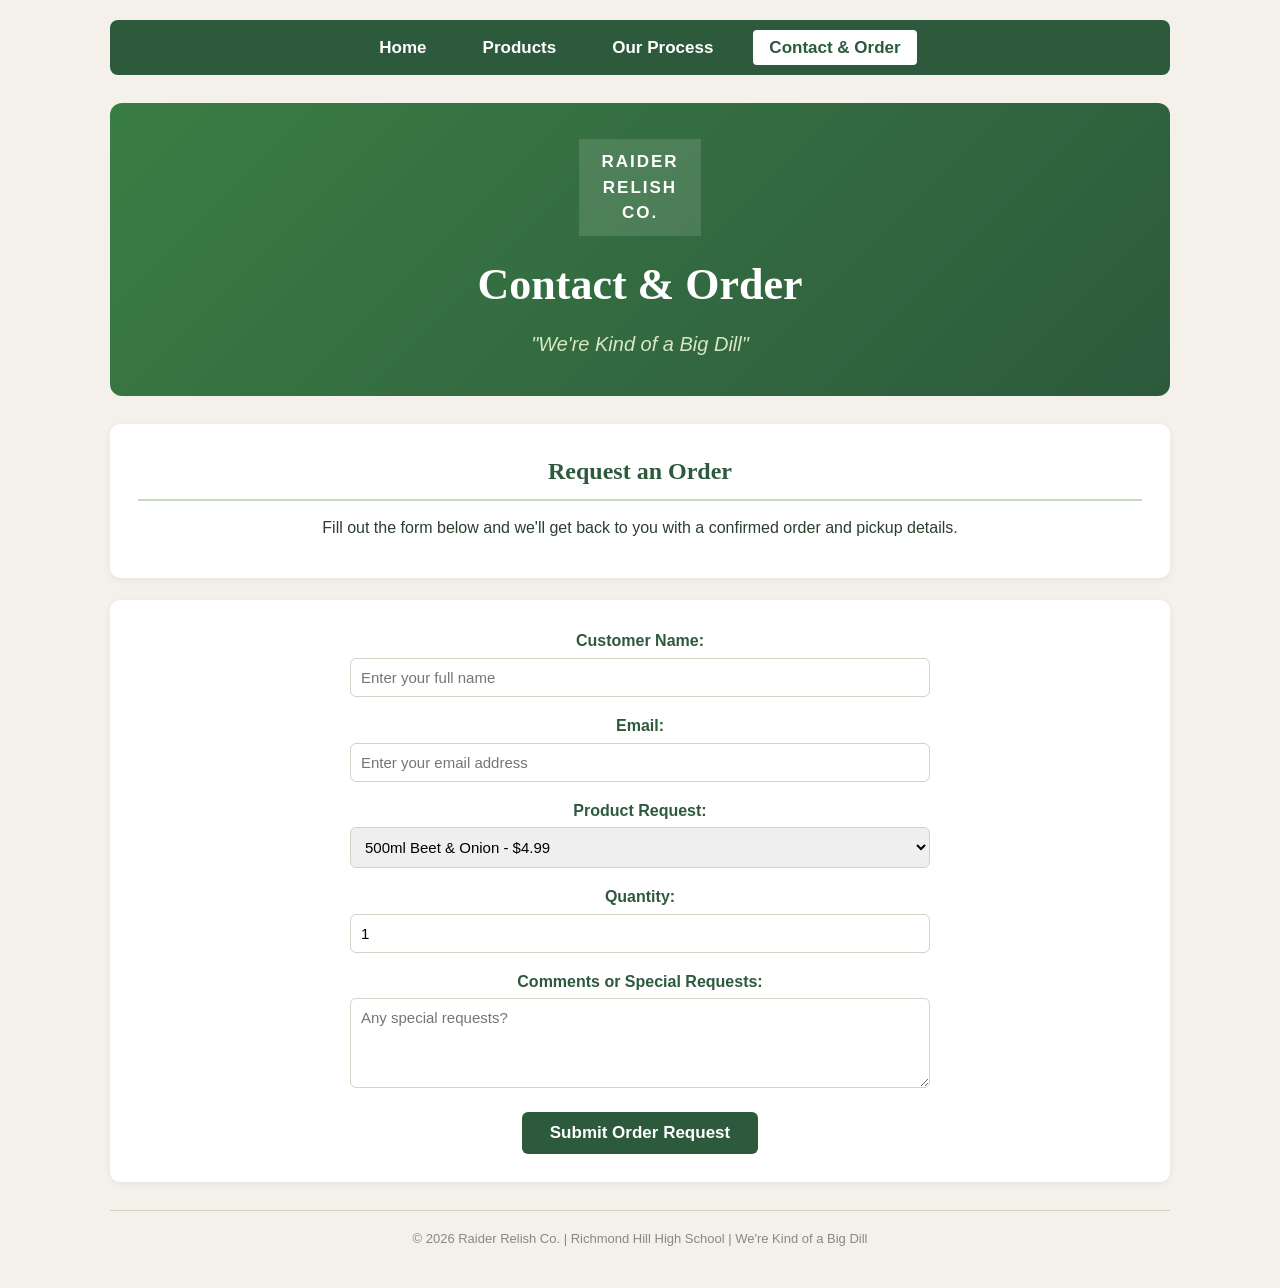
==== contact.html @ 48788d19 "Add files via upload" ====
<!DOCTYPE html>
<html lang="en">
<head>
    <meta charset="UTF-8">
    <meta name="viewport" content="width=device-width, initial-scale=1.0">
    <title>Raider Relish Co. - Contact & Order</title>
    <link rel="stylesheet" href="style.css">
</head>
<body>
    <div id="page-wrapper">
        <nav>
            <ul>
                <li><a href="index.html">Home</a></li>
                <li><a href="products.html">Products</a></li>
                <li><a href="process.html">Our Process</a></li>
                <li><a href="contact.html" class="active">Contact & Order</a></li>
            </ul>
        </nav>

        <header class="banner">
            <div class="logo">
                <span class="logo-text">RAIDER<br>RELISH<br>CO.</span>
            </div>
            <h1>Contact & Order</h1>
            <p class="slogan">"We're Kind of a Big Dill"</p>
        </header>

        <div class="section">
            <h2>Request an Order</h2>
            <p>Fill out the form below and we'll get back to you with a confirmed order and pickup details.</p>
        </div>

        <div class="section">
            <form id="contact-form">
                <label for="name">Customer Name:</label>
                <input type="text" id="name" name="name" placeholder="Enter your full name" required>

                <label for="email">Email:</label>
                <input type="email" id="email" name="email" placeholder="Enter your email address" required>

                <label for="product">Product Request:</label>
                <select id="product" name="product">
                    <option value="500ml Beet & Onion">500ml Beet & Onion - $4.99</option>
                    <option value="500ml Garlic Dill Spears">500ml Garlic Dill Spears - $4.99</option>
                    <option value="1L Dill Pickle">1L Dill Pickle - $9.99</option>
                </select>

                <label for="request-qty">Quantity:</label>
                <input type="number" id="request-qty" name="quantity" value="1" min="1">

                <label for="comments">Comments or Special Requests:</label>
                <textarea id="comments" name="comments" rows="4" placeholder="Any special requests?"></textarea>

                <button type="button" class="btn btn-submit" onclick="confirmOrder()">Submit Order Request</button>
            </form>

            <div id="confirmation">
                <h3>Order Request Submitted!</h3>
                <p id="confirm-message"></p>
                <p>Thank you for choosing Raider Relish Co. — We're Kind of a Big Dill!</p>
            </div>
        </div>

        <footer>
            <p>&copy; 2026 Raider Relish Co. | Richmond Hill High School | We're Kind of a Big Dill</p>
        </footer>
    </div>

    <script src="interactive.js"></script>
</body>
</html>
---- style.css ----
*{margin:0;padding:0;box-sizing:border-box}
body{font-family:'Segoe UI',Tahoma,sans-serif;background:#f4f1ea;color:#2c3e2d;line-height:1.6}
#page-wrapper{max-width:1100px;margin:0 auto;padding:20px}

nav{background:#2d5a3d;padding:14px 0;border-radius:8px;margin-bottom:28px}
nav ul{list-style:none;display:flex;justify-content:center;gap:24px}
nav ul li a{color:#fff;text-decoration:none;font-size:17px;font-weight:600;padding:8px 16px;border-radius:4px}
nav ul li a.active{background:#fff;color:#2d5a3d;font-weight:700}

.banner{background:linear-gradient(135deg,#3a7d44,#2d5a3d);color:#fff;text-align:center;padding:36px 20px;border-radius:12px;margin-bottom:28px}
.logo{display:inline-block;background:rgba(255,255,255,0.12);padding:10px 22px;margin-bottom:14px}
.logo-text{color:#fff;font-size:17px;font-weight:700;text-align:center;line-height:1.4;letter-spacing:2px}
.banner h1{font-size:44px;margin-bottom:8px;font-family:Georgia,serif}
.banner .slogan{font-size:20px;font-style:italic;color:#d8e8c0}

.section{background:#fff;padding:28px;border-radius:10px;margin-bottom:22px;box-shadow:0 2px 6px rgba(0,0,0,0.06);text-align:center}
.section h2{color:#2d5a3d;margin-bottom:14px;font-family:Georgia,serif;border-bottom:2px solid #c8dbb8;padding-bottom:8px}
.section h3{color:#3a7d44;margin-bottom:8px}
.section p{margin-bottom:10px}
#mission{background:#eaf0e4;border-left:4px solid #3a7d44;font-style:italic}

.product-grid{display:grid;grid-template-columns:1fr 1fr;gap:24px;max-width:650px;margin:0 auto}
.size-selector{margin:10px 0}.size-selector select{width:100%;padding:7px;border:1px solid #d8d0c4;border-radius:4px;font-size:14px;background:#fff}
.product-card{background:#fff;border:1px solid #d8d0c4;border-radius:10px;padding:20px;width:300px;text-align:center;box-shadow:0 2px 8px rgba(0,0,0,0.06)}
.product-card img{width:180px;height:180px;object-fit:cover;border-radius:8px;margin-bottom:14px;border:2px solid #c8dbb8}
.product-card h3{color:#2d5a3d;font-size:19px;margin-bottom:6px}
.product-card .desc{font-size:14px;color:#666;margin-bottom:10px}
.product-card .price{font-size:22px;font-weight:700;color:#2d5a3d;margin-bottom:10px}
.product-card label{font-size:14px;display:block;margin-bottom:4px;color:#555}
.product-card input[type="number"]{width:64px;padding:5px;text-align:center;border:1px solid #d8d0c4;border-radius:4px;font-size:15px;margin-bottom:10px}

.btn{background:#3a7d44;color:#fff;border:none;padding:9px 18px;border-radius:6px;font-size:15px;font-weight:600;cursor:pointer}
.btn-info{background:#6b8f71}
.btn-submit{background:#2d5a3d;padding:11px 28px;font-size:17px}

.order-summary{background:#fff;border:1px solid #c8dbb8;border-radius:10px;padding:24px;margin-top:24px;text-align:center}
#order-items{list-style:none;margin:12px 0;text-align:left}
#order-items li{padding:8px 10px;border-bottom:1px solid #e8e4dc;display:flex;justify-content:space-between}
#order-total{font-size:26px;font-weight:700;color:#2d5a3d}

.process-step{background:#fff;border:1px solid #d8d0c4;border-radius:8px;padding:20px;margin-bottom:14px;display:flex;gap:18px;align-items:center}
.process-step .step-icon{background:#3a7d44;color:#fff;width:56px;height:56px;border-radius:50%;display:flex;align-items:center;justify-content:center;font-size:26px;font-weight:700;flex-shrink:0}
.process-step .step-text h3{margin-bottom:4px;color:#2d5a3d}

#contact-form{max-width:580px;margin:0 auto}
#contact-form label{display:block;font-weight:600;margin-bottom:4px;color:#2d5a3d}
#contact-form input,#contact-form select,#contact-form textarea{width:100%;padding:10px;margin-bottom:16px;border:1px solid #d8d0c4;border-radius:6px;font-size:15px;font-family:inherit}
#contact-form input:focus,#contact-form select:focus,#contact-form textarea:focus{border-color:#3a7d44;outline:none}

#confirmation{display:none;background:#eaf0e4;border:1px solid #3a7d44;border-radius:10px;padding:22px;margin-top:18px;text-align:center}
#confirmation h3{color:#2d5a3d;margin-bottom:8px}
#product-info-box{display:none;background:#fcf9f2;border:1px solid #d4a017;border-radius:8px;padding:14px;margin-top:12px;font-size:14px}

footer{text-align:center;padding:18px;color:#888;font-size:13px;border-top:1px solid #d8d0c4;margin-top:28px}

@media(max-width:768px){
nav ul{flex-direction:column;align-items:center;gap:8px}
.product-grid{grid-template-columns:1fr}
.process-step{flex-direction:column;text-align:center}
}
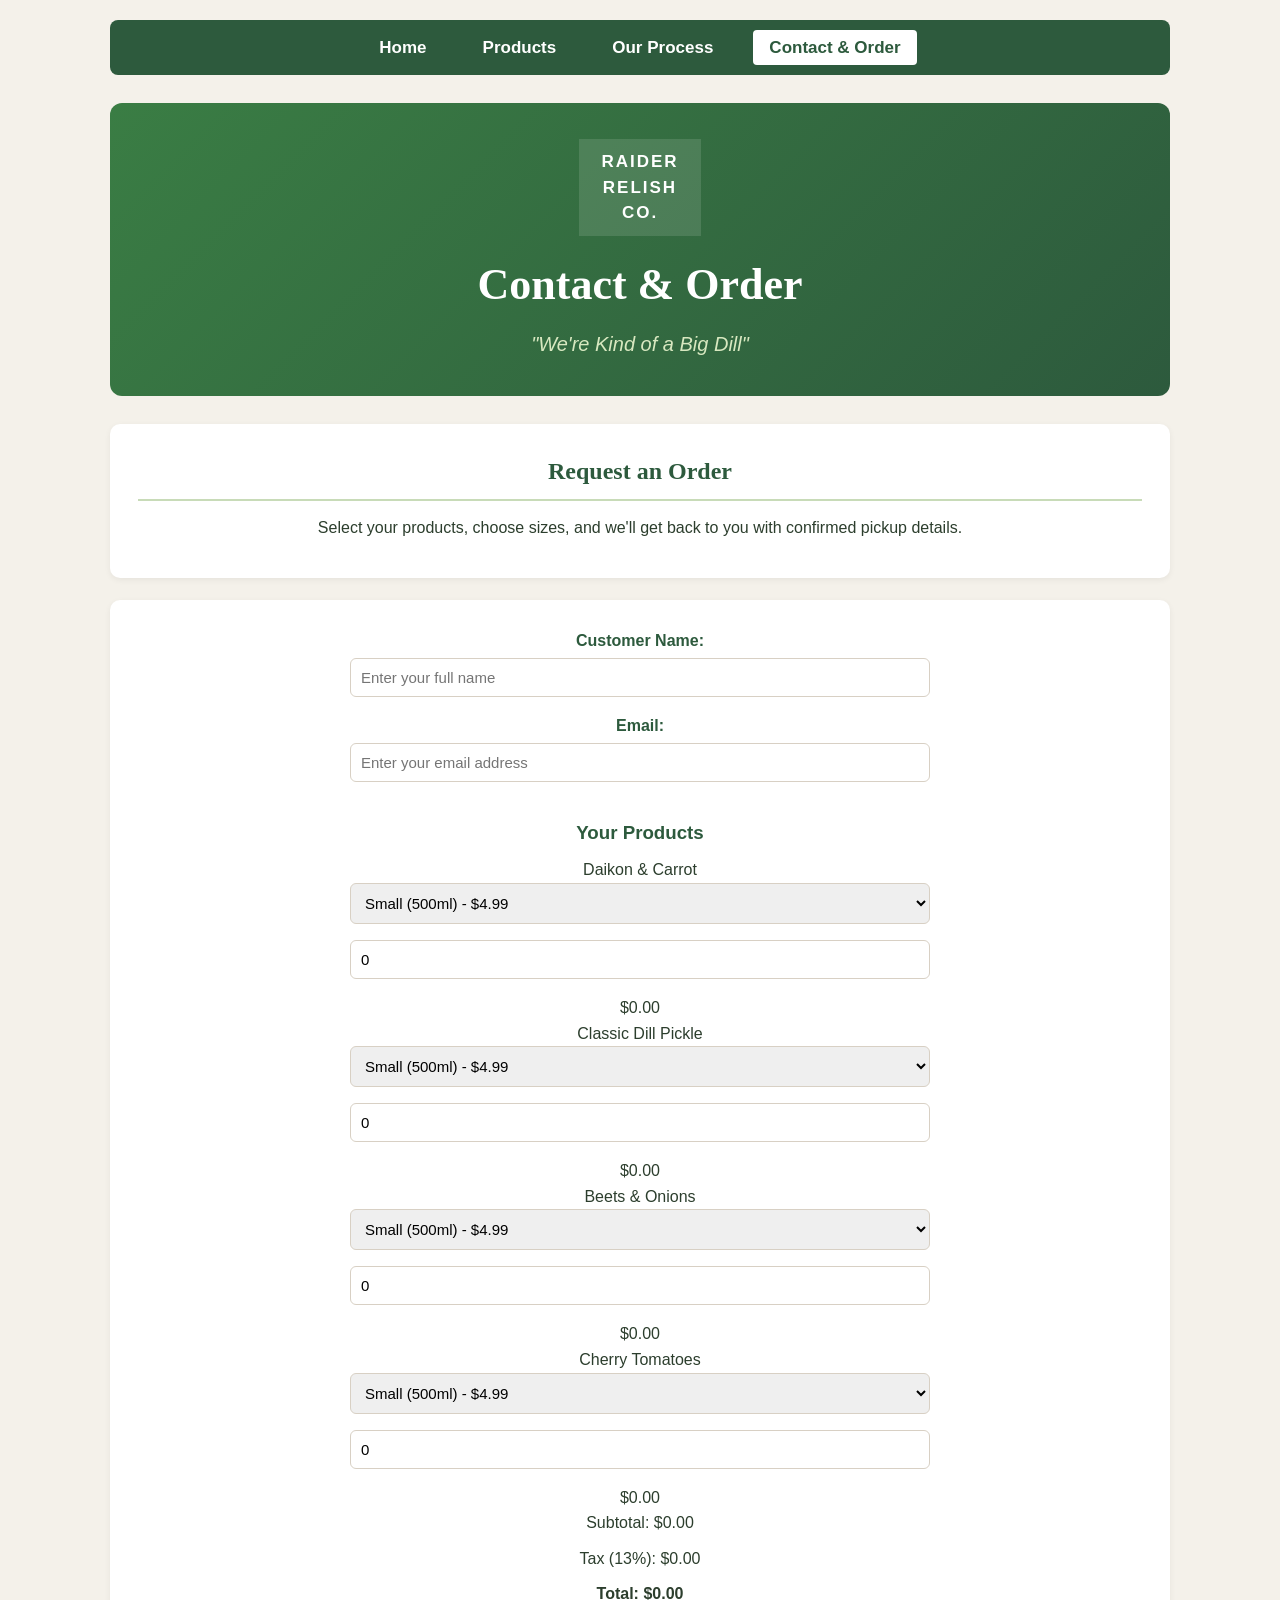
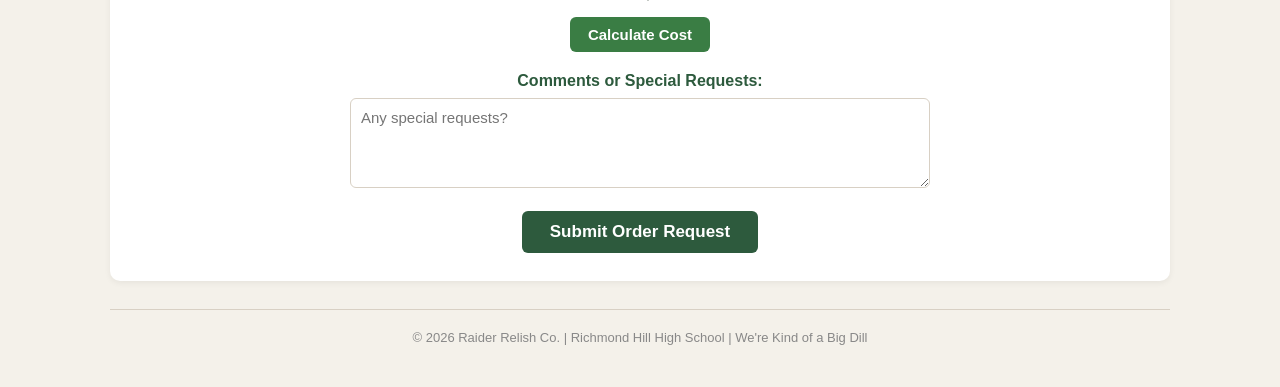
==== commit 79bbf3a0: "Update contact form with product selection options" ====
--- a/contact.html
+++ b/contact.html
@@ -27,7 +27,7 @@
 
         <div class="section">
             <h2>Request an Order</h2>
-            <p>Fill out the form below and we'll get back to you with a confirmed order and pickup details.</p>
+            <p>Select your products, choose sizes, and we'll get back to you with confirmed pickup details.</p>
         </div>
 
         <div class="section">
@@ -38,20 +38,60 @@
                 <label for="email">Email:</label>
                 <input type="email" id="email" name="email" placeholder="Enter your email address" required>
 
-                <label for="product">Product Request:</label>
-                <select id="product" name="product">
-                    <option value="500ml Beet & Onion">500ml Beet & Onion - $4.99</option>
-                    <option value="500ml Garlic Dill Spears">500ml Garlic Dill Spears - $4.99</option>
-                    <option value="1L Dill Pickle">1L Dill Pickle - $9.99</option>
-                </select>
+                <h3 style="margin:20px 0 10px;color:#2d5a3d">Your Products</h3>
 
-                <label for="request-qty">Quantity:</label>
-                <input type="number" id="request-qty" name="quantity" value="1" min="1">
+                <div class="contact-product" data-name="Daikon and Carrot">
+                    <span class="cp-name">Daikon &amp; Carrot</span>
+                    <select class="cp-size">
+                        <option value="4.99">Small (500ml) - $4.99</option>
+                        <option value="9.99">Large (1L) - $9.99</option>
+                    </select>
+                    <input type="number" class="cp-qty" value="0" min="0">
+                    <span class="cp-sub">$0.00</span>
+                </div>
+
+                <div class="contact-product" data-name="Classic Dill Pickle">
+                    <span class="cp-name">Classic Dill Pickle</span>
+                    <select class="cp-size">
+                        <option value="4.99">Small (500ml) - $4.99</option>
+                        <option value="9.99">Large (1L) - $9.99</option>
+                    </select>
+                    <input type="number" class="cp-qty" value="0" min="0">
+                    <span class="cp-sub">$0.00</span>
+                </div>
+
+                <div class="contact-product" data-name="Beets and Onions">
+                    <span class="cp-name">Beets &amp; Onions</span>
+                    <select class="cp-size">
+                        <option value="4.99">Small (500ml) - $4.99</option>
+                        <option value="9.99">Large (1L) - $9.99</option>
+                    </select>
+                    <input type="number" class="cp-qty" value="0" min="0">
+                    <span class="cp-sub">$0.00</span>
+                </div>
+
+                <div class="contact-product" data-name="Cherry Tomatoes">
+                    <span class="cp-name">Cherry Tomatoes</span>
+                    <select class="cp-size">
+                        <option value="4.99">Small (500ml) - $4.99</option>
+                        <option value="9.99">Large (1L) - $9.99</option>
+                    </select>
+                    <input type="number" class="cp-qty" value="0" min="0">
+                    <span class="cp-sub">$0.00</span>
+                </div>
+
+                <div id="contact-total">
+                    <p>Subtotal: $<span id="c-subtotal">0.00</span></p>
+                    <p>Tax (13%): $<span id="c-tax">0.00</span></p>
+                    <p><strong>Total: $<span id="c-grand">0.00</span></strong></p>
+                </div>
+
+                <button type="button" class="btn" id="calc-contact-btn" style="margin-bottom:16px">Calculate Cost</button>
 
                 <label for="comments">Comments or Special Requests:</label>
                 <textarea id="comments" name="comments" rows="4" placeholder="Any special requests?"></textarea>
 
-                <button type="button" class="btn btn-submit" onclick="confirmOrder()">Submit Order Request</button>
+                <button type="button" class="btn btn-submit" id="submit-contact-btn">Submit Order Request</button>
             </form>
 
             <div id="confirmation">
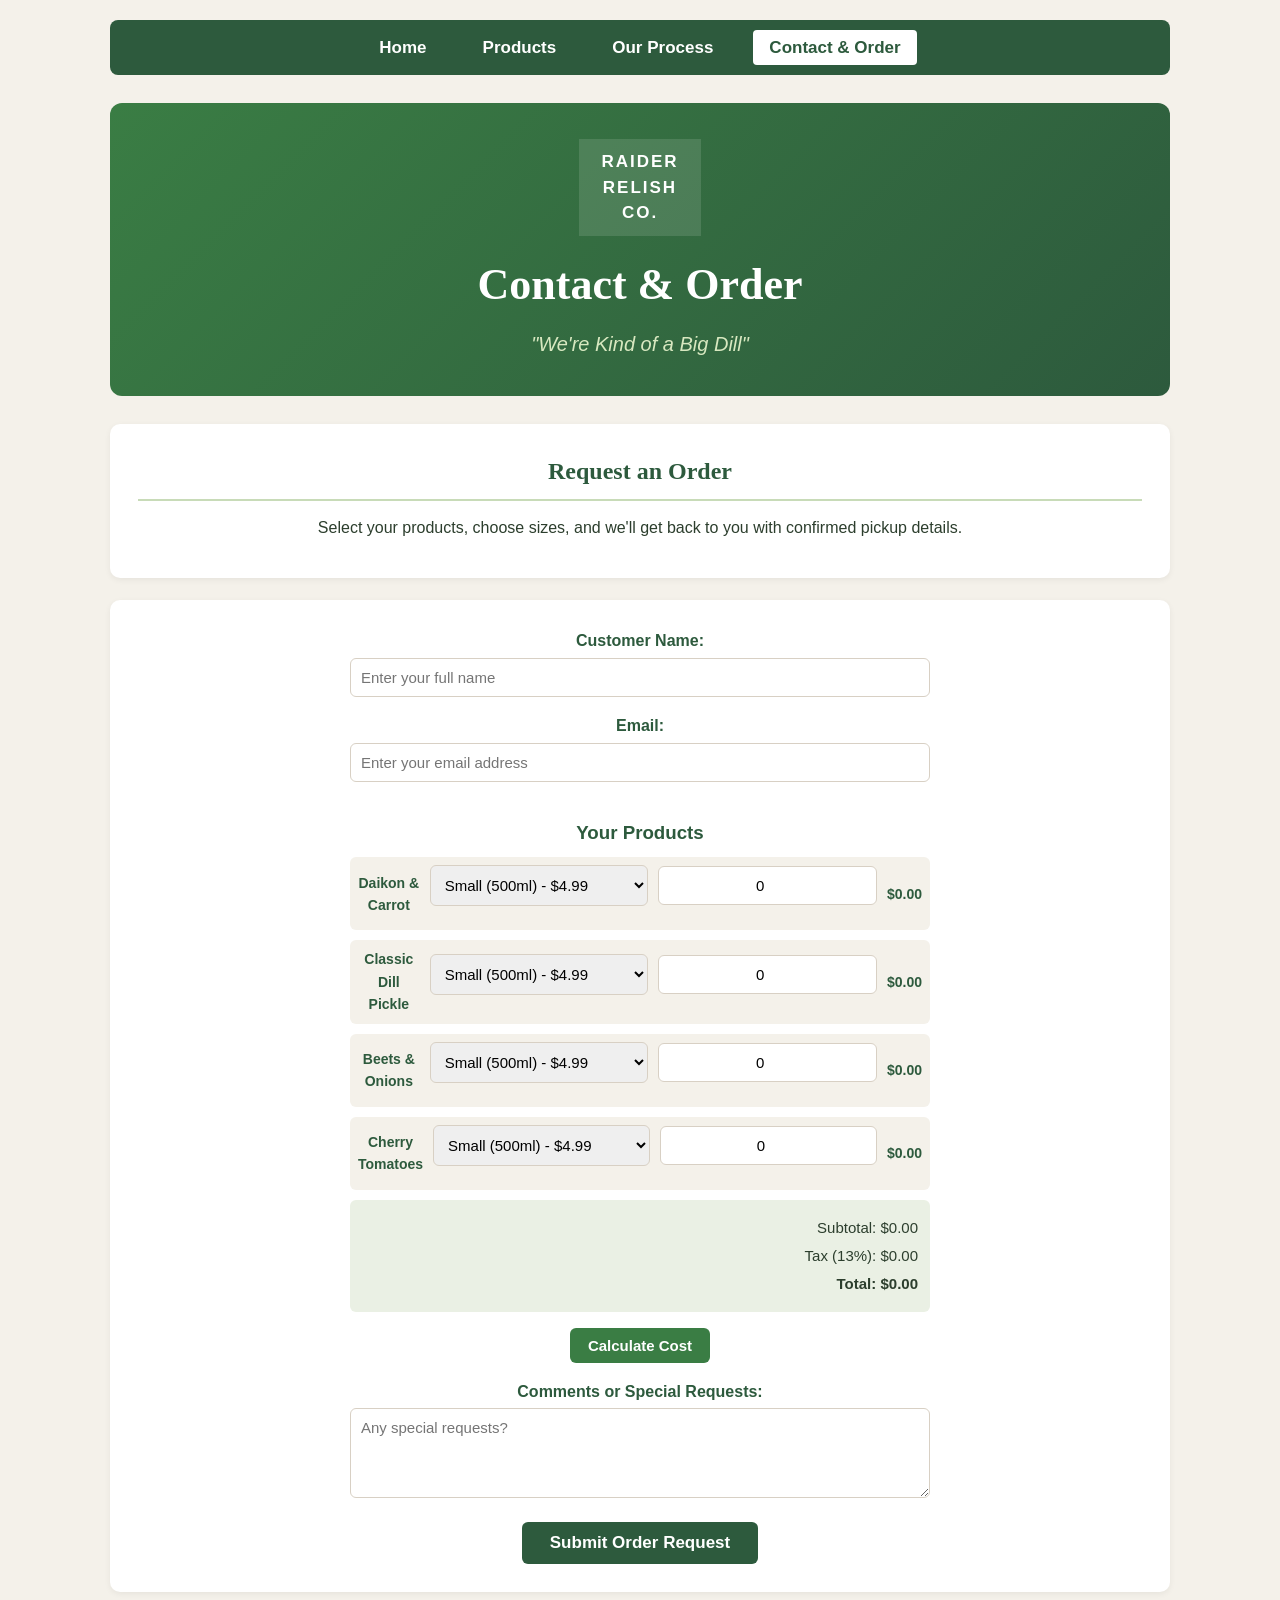
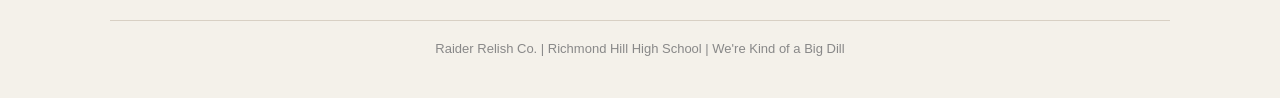
==== commit d25d1927: "Update contact.html" ====
--- a/contact.html
+++ b/contact.html
@@ -102,7 +102,7 @@
         </div>
 
         <footer>
-            <p>&copy; 2026 Raider Relish Co. | Richmond Hill High School | We're Kind of a Big Dill</p>
+            <p>Raider Relish Co. | Richmond Hill High School | We're Kind of a Big Dill</p>
         </footer>
     </div>
 
--- a/style.css
+++ b/style.css
@@ -42,6 +42,13 @@
 .process-step .step-icon{background:#3a7d44;color:#fff;width:56px;height:56px;border-radius:50%;display:flex;align-items:center;justify-content:center;font-size:26px;font-weight:700;flex-shrink:0}
 .process-step .step-text h3{margin-bottom:4px;color:#2d5a3d}
 
+.contact-product{display:flex;align-items:center;gap:10px;margin-bottom:10px;padding:8px;background:#f4f1ea;border-radius:6px}
+.contact-product .cp-name{width:170px;font-weight:600;color:#2d5a3d;font-size:14px}
+.contact-product .cp-size{width:170px;padding:5px;border:1px solid #d8d0c4;border-radius:4px;font-size:13px}
+.contact-product .cp-qty{width:60px;padding:5px;text-align:center;border:1px solid #d8d0c4;border-radius:4px;font-size:14px}
+.contact-product .cp-sub{width:70px;text-align:right;font-weight:700;color:#2d5a3d;font-size:14px}
+#contact-total{padding:12px;background:#eaf0e4;border-radius:6px;margin-bottom:16px;text-align:right;font-size:15px}
+#contact-total p{margin:4px 0}
 #contact-form{max-width:580px;margin:0 auto}
 #contact-form label{display:block;font-weight:600;margin-bottom:4px;color:#2d5a3d}
 #contact-form input,#contact-form select,#contact-form textarea{width:100%;padding:10px;margin-bottom:16px;border:1px solid #d8d0c4;border-radius:6px;font-size:15px;font-family:inherit}
